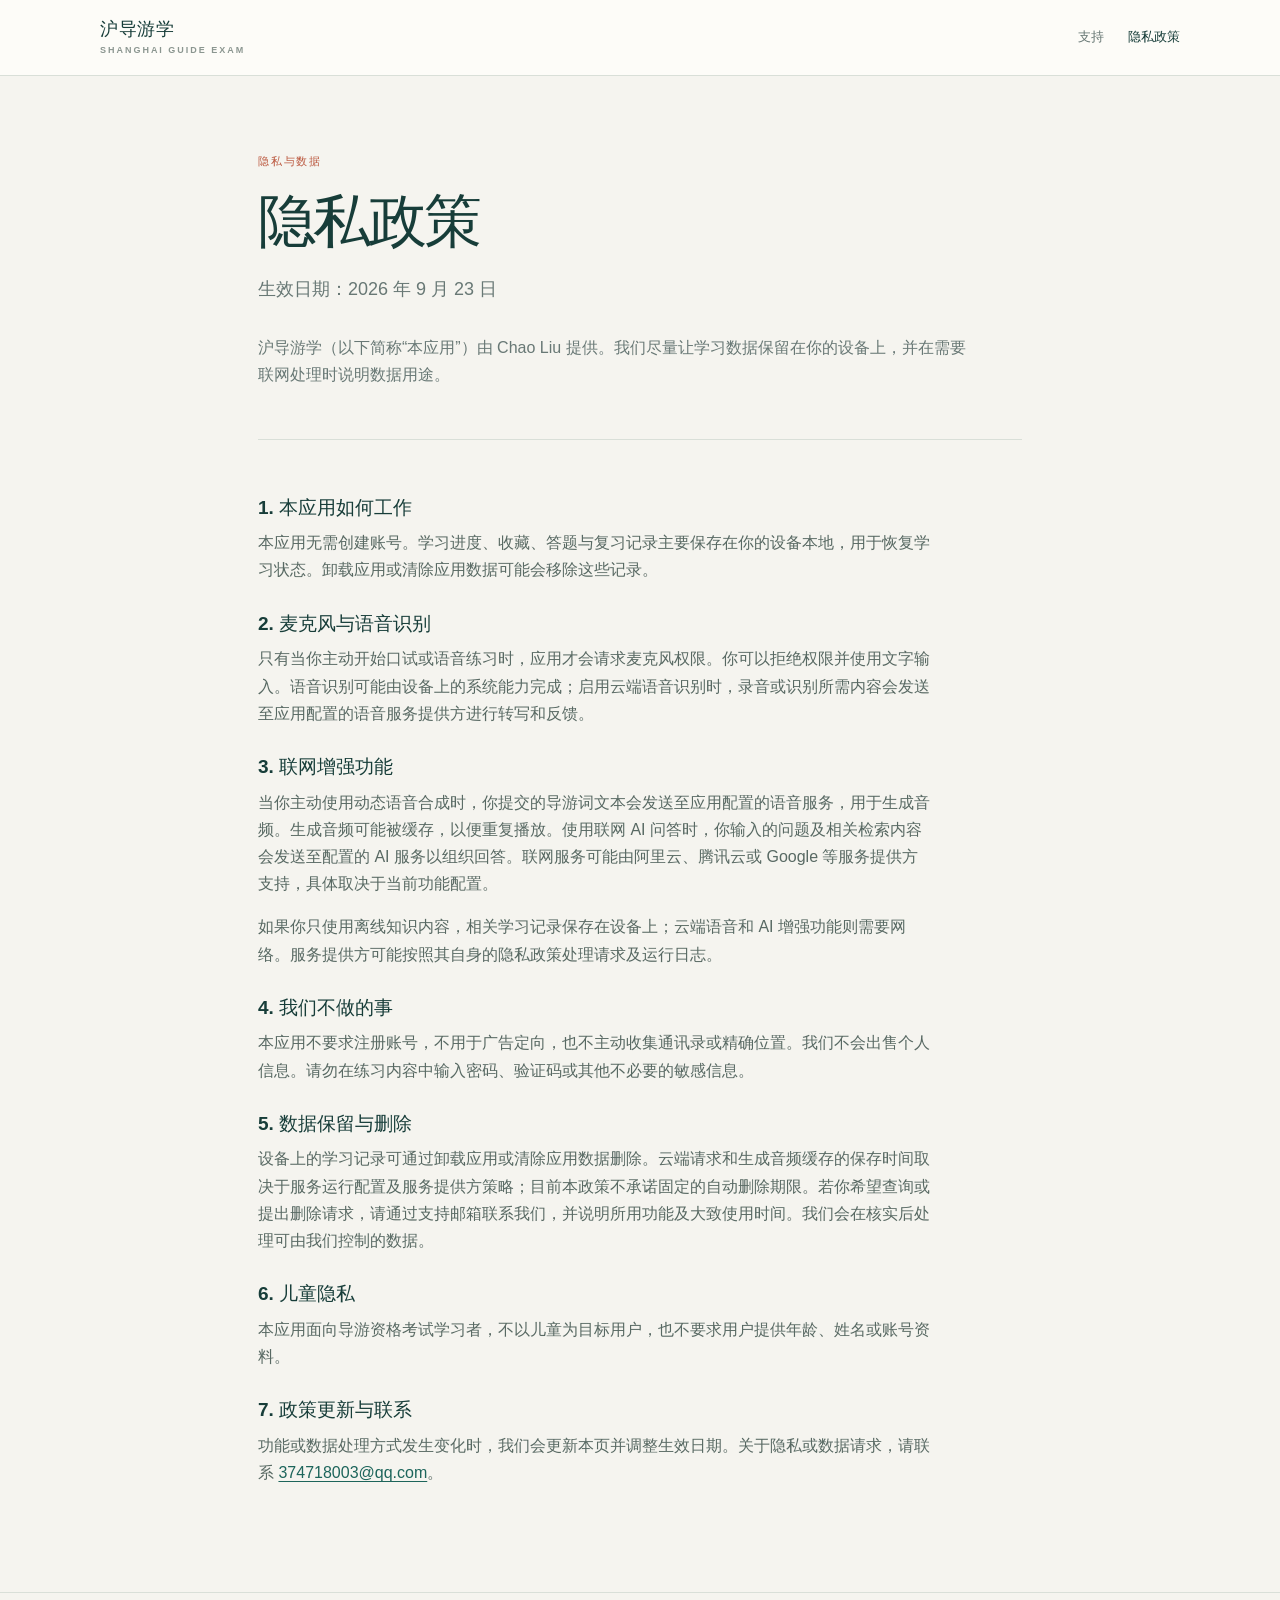
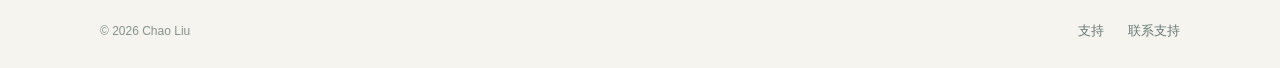
==== privacy.html @ 2e4a71cd "Create support and privacy pages" ====
<!doctype html>
<html lang="zh-CN">
  <head>
    <meta charset="utf-8">
    <meta name="viewport" content="width=device-width, initial-scale=1">
    <meta name="theme-color" content="#f5f4ef">
    <meta name="description" content="沪导游学隐私政策，说明学习记录、麦克风、语音识别和联网增强功能的数据处理方式。">
    <title>沪导游学 · 隐私政策</title>
    <link rel="stylesheet" href="styles.css">
  </head>
  <body>
    <header class="topbar"><a class="brand" href="./">沪导游学<span>SHANGHAI GUIDE EXAM</span></a><nav aria-label="主导航"><a href="./">支持</a><a href="privacy.html" aria-current="page">隐私政策</a></nav></header>
    <main class="policy">
      <section class="policy-head"><p class="eyebrow">隐私与数据</p><h1>隐私政策</h1><p class="lede">生效日期：2026 年 9 月 23 日</p><p>沪导游学（以下简称“本应用”）由 Chao Liu 提供。我们尽量让学习数据保留在你的设备上，并在需要联网处理时说明数据用途。</p></section>
      <article class="policy-body">
        <h2>1. 本应用如何工作</h2><p>本应用无需创建账号。学习进度、收藏、答题与复习记录主要保存在你的设备本地，用于恢复学习状态。卸载应用或清除应用数据可能会移除这些记录。</p>
        <h2>2. 麦克风与语音识别</h2><p>只有当你主动开始口试或语音练习时，应用才会请求麦克风权限。你可以拒绝权限并使用文字输入。语音识别可能由设备上的系统能力完成；启用云端语音识别时，录音或识别所需内容会发送至应用配置的语音服务提供方进行转写和反馈。</p>
        <h2>3. 联网增强功能</h2><p>当你主动使用动态语音合成时，你提交的导游词文本会发送至应用配置的语音服务，用于生成音频。生成音频可能被缓存，以便重复播放。使用联网 AI 问答时，你输入的问题及相关检索内容会发送至配置的 AI 服务以组织回答。联网服务可能由阿里云、腾讯云或 Google 等服务提供方支持，具体取决于当前功能配置。</p><p>如果你只使用离线知识内容，相关学习记录保存在设备上；云端语音和 AI 增强功能则需要网络。服务提供方可能按照其自身的隐私政策处理请求及运行日志。</p>
        <h2>4. 我们不做的事</h2><p>本应用不要求注册账号，不用于广告定向，也不主动收集通讯录或精确位置。我们不会出售个人信息。请勿在练习内容中输入密码、验证码或其他不必要的敏感信息。</p>
        <h2>5. 数据保留与删除</h2><p>设备上的学习记录可通过卸载应用或清除应用数据删除。云端请求和生成音频缓存的保存时间取决于服务运行配置及服务提供方策略；目前本政策不承诺固定的自动删除期限。若你希望查询或提出删除请求，请通过支持邮箱联系我们，并说明所用功能及大致使用时间。我们会在核实后处理可由我们控制的数据。</p>
        <h2>6. 儿童隐私</h2><p>本应用面向导游资格考试学习者，不以儿童为目标用户，也不要求用户提供年龄、姓名或账号资料。</p>
        <h2>7. 政策更新与联系</h2><p>功能或数据处理方式发生变化时，我们会更新本页并调整生效日期。关于隐私或数据请求，请联系 <a href="mailto:374718003@qq.com">374718003@qq.com</a>。</p>
      </article>
    </main>
    <footer><span>© 2026 Chao Liu</span><span><a href="./">支持</a><a href="mailto:374718003@qq.com">联系支持</a></span></footer>
  </body>
</html>
---- styles.css ----
@charset "utf-8";
:root{color-scheme:light;--ink:#173d39;--muted:#687875;--paper:#f5f4ef;--card:#fffefa;--line:#d9dfd8;--accent:#bb583f;--green:#1d655b;font-family:-apple-system,BlinkMacSystemFont,"Segoe UI",sans-serif;font-synthesis:none;text-rendering:optimizeLegibility}
*{box-sizing:border-box}
body{margin:0;background:var(--paper);color:#263835;line-height:1.7}
a{color:var(--green);text-underline-offset:3px}
.topbar{height:76px;padding:0 max(24px,calc((100vw - 1080px)/2));display:flex;align-items:center;justify-content:space-between;border-bottom:1px solid var(--line);background:rgba(255,254,250,.8)}
.brand{font-size:18px;font-weight:750;letter-spacing:.04em;color:var(--ink);text-decoration:none;line-height:1.15}.brand span{display:block;margin-top:5px;color:#8b9690;font-size:9px;letter-spacing:.22em;font-weight:600}
nav,footer span:last-child{display:flex;gap:24px}nav a,footer a{color:var(--muted);font-size:13px;text-decoration:none}nav a[aria-current=page],nav a:hover,footer a:hover{color:var(--ink)}
main{max-width:1080px;margin:auto;padding:0 28px}.hero{padding:100px 0 84px;max-width:680px}.eyebrow{color:var(--accent);font-size:11px;font-weight:750;letter-spacing:.16em;text-transform:uppercase;margin:0 0 18px}h1,h2,p{margin-top:0}h1{font-size:clamp(42px,7vw,72px);line-height:1.12;letter-spacing:-.045em;color:var(--ink);margin-bottom:20px}h1 span{font-size:.64em;color:#638078}.lede{font-size:18px;color:var(--muted);max-width:570px;margin-bottom:30px}.button{display:inline-flex;min-height:48px;align-items:center;padding:0 24px;border-radius:4px;background:var(--ink);color:white;text-decoration:none;font-weight:650}.small{font-size:13px;color:var(--muted);margin:16px 0 0}.content{padding:44px 0 96px;border-top:1px solid var(--line);max-width:760px}h2{font-size:25px;line-height:1.3;color:var(--ink);margin-bottom:28px}details{border-top:1px solid var(--line);padding:19px 4px}details:last-of-type{border-bottom:1px solid var(--line)}summary{color:var(--ink);font-size:16px;font-weight:650;cursor:pointer}details p{color:var(--muted);margin:12px 0 0;max-width:650px}.contact-card{display:flex;align-items:center;gap:18px;margin-top:34px;padding:20px;background:var(--card);border:1px solid var(--line)}.contact-mark{width:42px;height:42px;display:grid;place-items:center;background:#e8eee7;color:var(--green);font-size:18px}.contact-card strong{color:var(--ink)}.contact-card p{font-size:13px;color:var(--muted);margin:3px 0 0}.arrow{margin-left:auto;font-size:22px;text-decoration:none}
.policy{max-width:820px;padding-top:76px;padding-bottom:90px}.policy-head{padding-bottom:34px;border-bottom:1px solid var(--line)}.policy-head h1{font-size:clamp(38px,6vw,58px)}.policy-head>p:last-child{max-width:720px;color:var(--muted)}.policy-body{padding-top:28px}.policy-body h2{font-size:19px;margin:28px 0 9px}.policy-body p{color:#586963;max-width:76ch}.policy-body a{overflow-wrap:anywhere}
footer{min-height:76px;padding:20px max(24px,calc((100vw - 1080px)/2));border-top:1px solid var(--line);display:flex;align-items:center;justify-content:space-between;color:#87918b;font-size:12px}
@media(max-width:600px){.topbar{height:68px;padding:0 18px}nav{gap:16px}main{padding:0 20px}.hero{padding:76px 0 64px}.lede{font-size:16px}.content{padding:36px 0 68px}.policy{padding-top:58px;padding-bottom:64px}.contact-card{gap:12px}footer{padding:18px 20px;align-items:flex-start;gap:18px;flex-direction:column}footer span:last-child{gap:20px}}
@media(prefers-reduced-motion:reduce){*,*::before,*::after{scroll-behavior:auto!important;animation-duration:.01ms!important;animation-iteration-count:1!important;transition-duration:.01ms!important}}
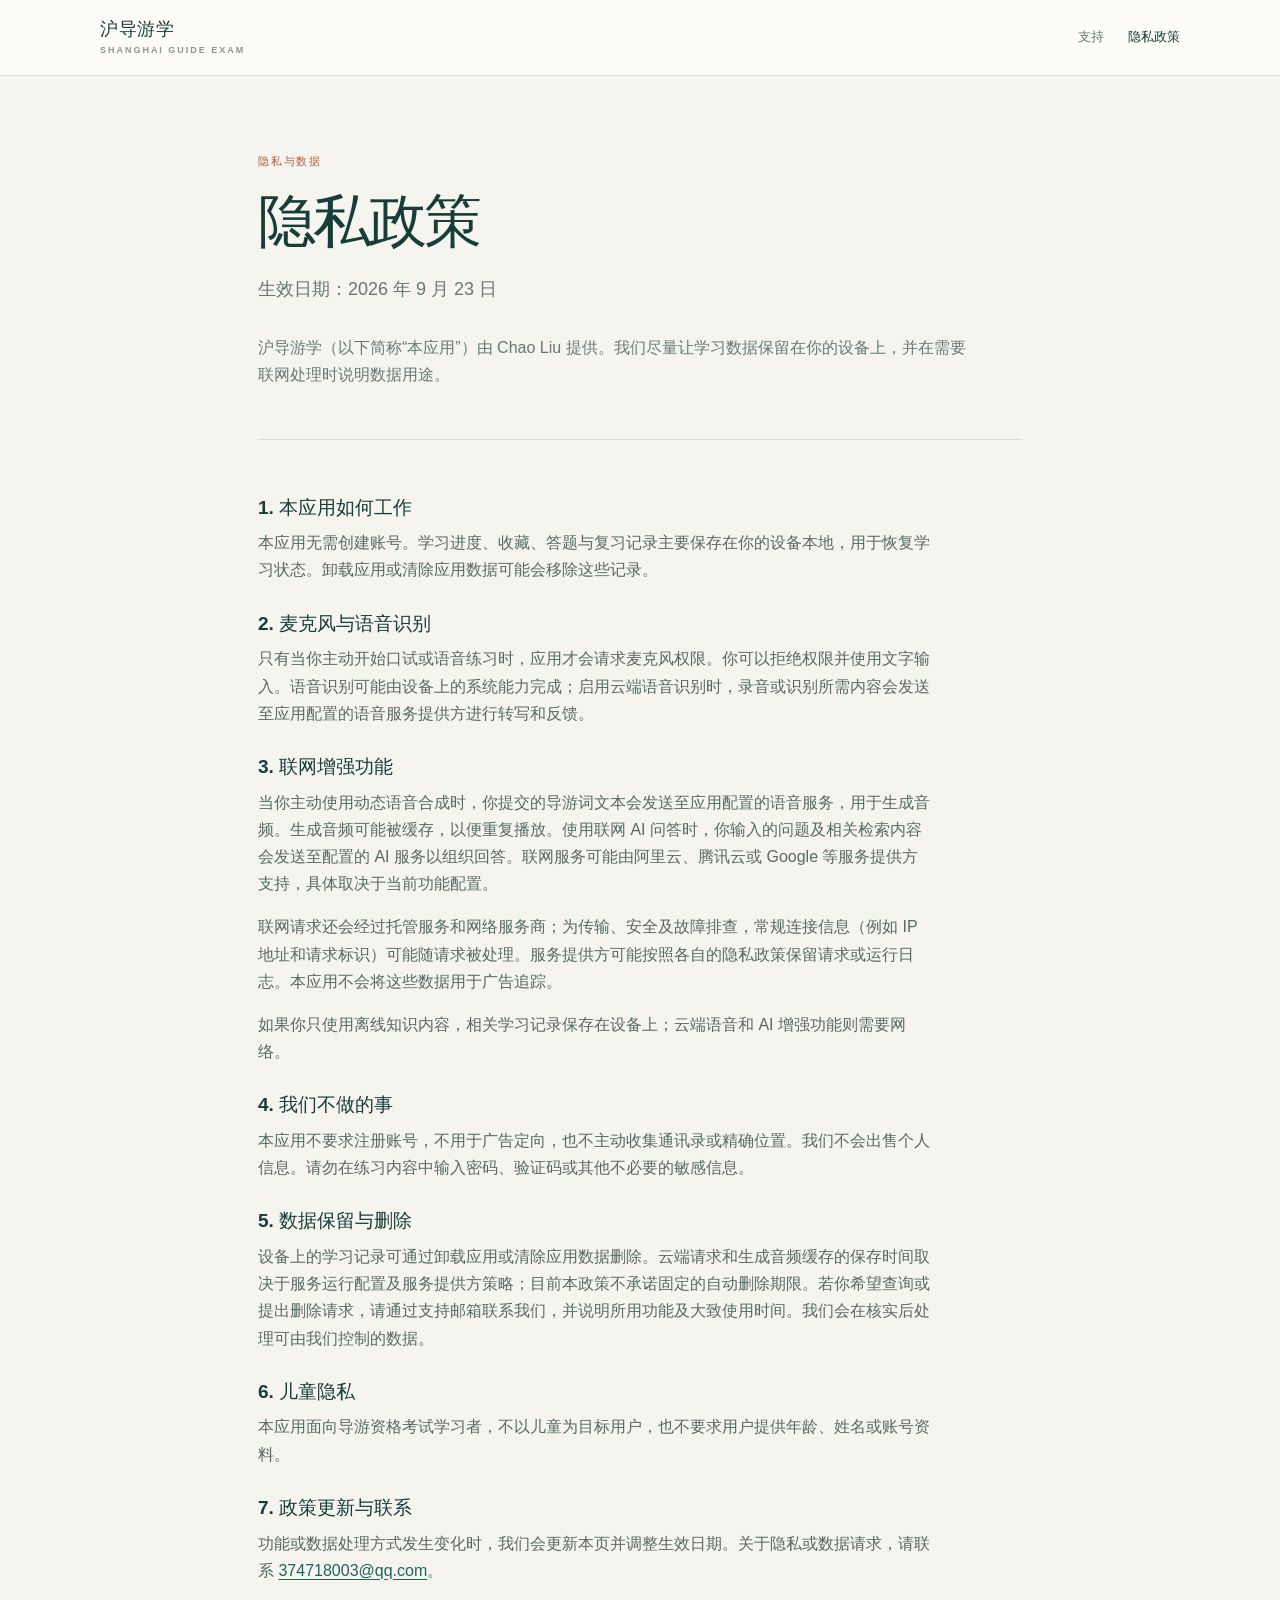
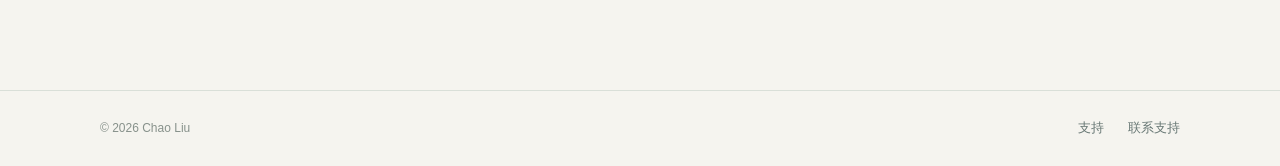
==== commit 03f4f1be: "Clarify network request metadata in privacy policy" ====
--- a/privacy.html
+++ b/privacy.html
@@ -15,7 +15,7 @@
       <article class="policy-body">
         <h2>1. 本应用如何工作</h2><p>本应用无需创建账号。学习进度、收藏、答题与复习记录主要保存在你的设备本地，用于恢复学习状态。卸载应用或清除应用数据可能会移除这些记录。</p>
         <h2>2. 麦克风与语音识别</h2><p>只有当你主动开始口试或语音练习时，应用才会请求麦克风权限。你可以拒绝权限并使用文字输入。语音识别可能由设备上的系统能力完成；启用云端语音识别时，录音或识别所需内容会发送至应用配置的语音服务提供方进行转写和反馈。</p>
-        <h2>3. 联网增强功能</h2><p>当你主动使用动态语音合成时，你提交的导游词文本会发送至应用配置的语音服务，用于生成音频。生成音频可能被缓存，以便重复播放。使用联网 AI 问答时，你输入的问题及相关检索内容会发送至配置的 AI 服务以组织回答。联网服务可能由阿里云、腾讯云或 Google 等服务提供方支持，具体取决于当前功能配置。</p><p>如果你只使用离线知识内容，相关学习记录保存在设备上；云端语音和 AI 增强功能则需要网络。服务提供方可能按照其自身的隐私政策处理请求及运行日志。</p>
+        <h2>3. 联网增强功能</h2><p>当你主动使用动态语音合成时，你提交的导游词文本会发送至应用配置的语音服务，用于生成音频。生成音频可能被缓存，以便重复播放。使用联网 AI 问答时，你输入的问题及相关检索内容会发送至配置的 AI 服务以组织回答。联网服务可能由阿里云、腾讯云或 Google 等服务提供方支持，具体取决于当前功能配置。</p><p>联网请求还会经过托管服务和网络服务商；为传输、安全及故障排查，常规连接信息（例如 IP 地址和请求标识）可能随请求被处理。服务提供方可能按照各自的隐私政策保留请求或运行日志。本应用不会将这些数据用于广告追踪。</p><p>如果你只使用离线知识内容，相关学习记录保存在设备上；云端语音和 AI 增强功能则需要网络。</p>
         <h2>4. 我们不做的事</h2><p>本应用不要求注册账号，不用于广告定向，也不主动收集通讯录或精确位置。我们不会出售个人信息。请勿在练习内容中输入密码、验证码或其他不必要的敏感信息。</p>
         <h2>5. 数据保留与删除</h2><p>设备上的学习记录可通过卸载应用或清除应用数据删除。云端请求和生成音频缓存的保存时间取决于服务运行配置及服务提供方策略；目前本政策不承诺固定的自动删除期限。若你希望查询或提出删除请求，请通过支持邮箱联系我们，并说明所用功能及大致使用时间。我们会在核实后处理可由我们控制的数据。</p>
         <h2>6. 儿童隐私</h2><p>本应用面向导游资格考试学习者，不以儿童为目标用户，也不要求用户提供年龄、姓名或账号资料。</p>
